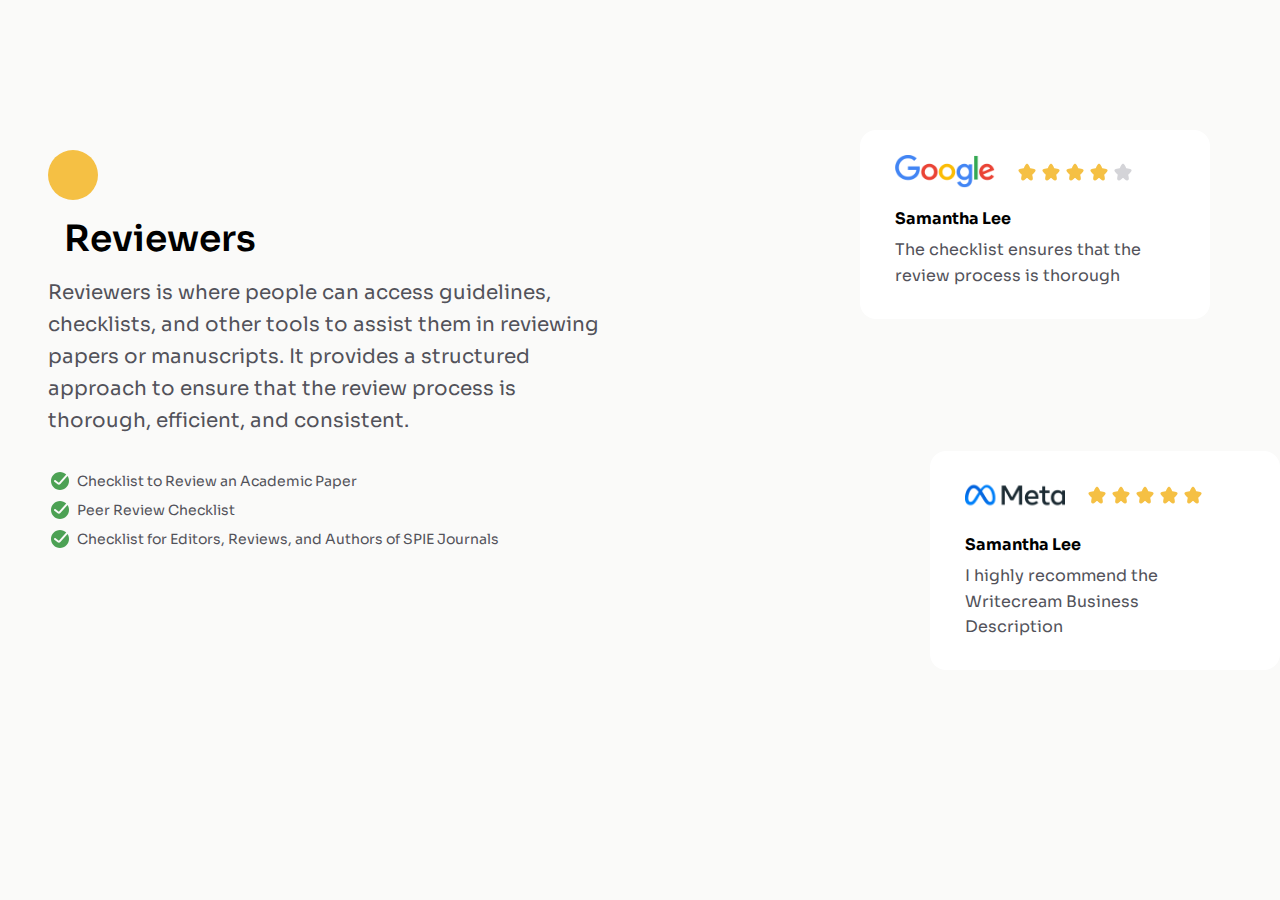
==== Responsive Web Developer/3- Testimonial Page/index.html @ 546439b9 "Testimonial Page" ====
<!DOCTYPE html>
<html lang="en">
<head>
    <meta charset="UTF-8">
    <meta name="viewport" content="width=device-width, initial-scale=1.0">
    <link rel="stylesheet" href="CSS/styles.css">
    <title>Document</title>
</head>
<body>
    <section>
        <article id="text">
            <div id="contenedor-img-estrella">
                
            </div>
            <h1>Reviewers</h1>
            <p>
                Reviewers is where people can access guidelines, checklists, 
                and other tools to assist them in reviewing papers or manuscripts. 
                It provides a structured approach to ensure that the review process is thorough, 
                efficient, and consistent.
            </p>
            <ul>
                <li><img src="img/Done_ring_round_fill.svg" alt=""> Checklist to Review an Academic Paper </li>
                <li><img src="img/Done_ring_round_fill.svg" alt=""> Peer Review Checklist </li>
                <li><img src="img/Done_ring_round_fill.svg" alt=""> Checklist for Editors, Reviews, and Authors of SPIE Journals</li>
            </ul>
        </article>

        <article id="imagenes-derecha">
            <div id="google">
                <div id="imagen-y-estrella">
                    <img src="img/google-testimonial.png" alt="" id="img-google">
                    <img src="img/Star_fill.svg" alt="">
                    <img src="img/Star_fill.svg" alt="">
                    <img src="img/Star_fill.svg" alt="">
                    <img src="img/Star_fill.svg" alt="">
                    <img src="img/Star_fill_gray.svg" alt="">
                </div>
                <h2>Samantha Lee</h2>
                <p>The checklist ensures that the review process is thorough</p>
            </div>
    
            <div id="meta">
                <div id="imagen-y-estrella">
                    <img src="img/meta-testimonial.png" alt="" id="img-google">
                    <img src="img/Star_fill.svg" alt="">
                    <img src="img/Star_fill.svg" alt="">
                    <img src="img/Star_fill.svg" alt="">
                    <img src="img/Star_fill.svg" alt="">
                    <img src="img/Star_fill.svg" alt="">
                    
                </div>
                <h2>Samantha Lee</h2>
                <p>I highly recommend the Writecream Business Description</p>
            </div>
        </article>
    </section>
    
    
</body>
</html>
---- Responsive Web Developer/3- Testimonial Page/CSS/styles.css ----
@import url('https://fonts.googleapis.com/css2?family=Sora:wght@100..800&display=swap');

/* BODY AND ALL */
*{
    margin: 0;
    padding: 0;
    box-sizing: border-box;
    font-family: 'Sora';
}

body{
    margin-top: 150px;
    padding-left: 48px;
    padding-right: 16px;
    background-color: #FAFAF9;
    display: flex;
}

/* CONTENEDOR TEXTO */

#text{
    width: 50%;
    padding-right: 50px;
}

/* IMAGEN ESTRELLA IZQ */

#contenedor-img-estrella{
    width: 50px;
    height: 50px;
    border-radius: 50%;
    background-color: #F5C044;
    text-align: center;
}

/* TITULO */

h1{
    font-size: 36px;
    font-weight: 600;
    margin: 16px;
}

p{
    font-size: 20px;
    font-weight: 400;
    color: #52525a;
    line-height: 1.6;
    margin-bottom: 32px;
}

ul{
    list-style: none;
}
ul li{
    display: flex;
    align-items: center;
    gap: 5px;
    font-size: 14px;
    margin-bottom: 5px;
    color: #52525a;
}


/* DIV DERECHA 1 */

#imagenes-derecha{
    padding-right: 150px;
}

/* GOOGLE */

#google{
    padding-top: 25px;
    padding-bottom: 30px;
    padding-left: 35px;
    padding-right: 55px;
    width: 350px;
    margin-top: 130px;
    margin-right: 70px;
    height: fit-content;
    border-radius: 16px;
    background-color: #FFFFFF;
    position: fixed;
    right: 0;
    top: 0;
}


#imagen-y-estrella{
    display: flex;
    align-items: center;
    margin-bottom: 20px;
}

#google #img-google{
    width: 100px;
    margin-right: 20px;
    
}

#google h2{
    font-size: 16px;
    margin: 0;
    margin-bottom: 8px;
}

#google p{
    font-size: 16px;
    margin: 0;
}

/* META */

#meta{
    padding-top: 25px;
    padding-bottom: 30px;
    padding-left: 35px;
    padding-right: 55px;
    width: 350px;
    margin-bottom: 230px;
    margin-top: 50px;
    height: fit-content;
    border-radius: 16px;
    background-color: #FFFFFF;
    position: fixed;
    bottom: 0;
    right: 0;
    
}


#imagen-y-estrella{
    display: flex;
    align-items: center;
    margin-bottom: 20px;
}

#meta #img-google{
    width: 100px;
    margin-right: 20px;
    
}

#meta h2{
    font-size: 16px;
    margin: 0;
    margin-bottom: 8px;
}

#meta p{
    font-size: 16px;
    margin: 0;
}
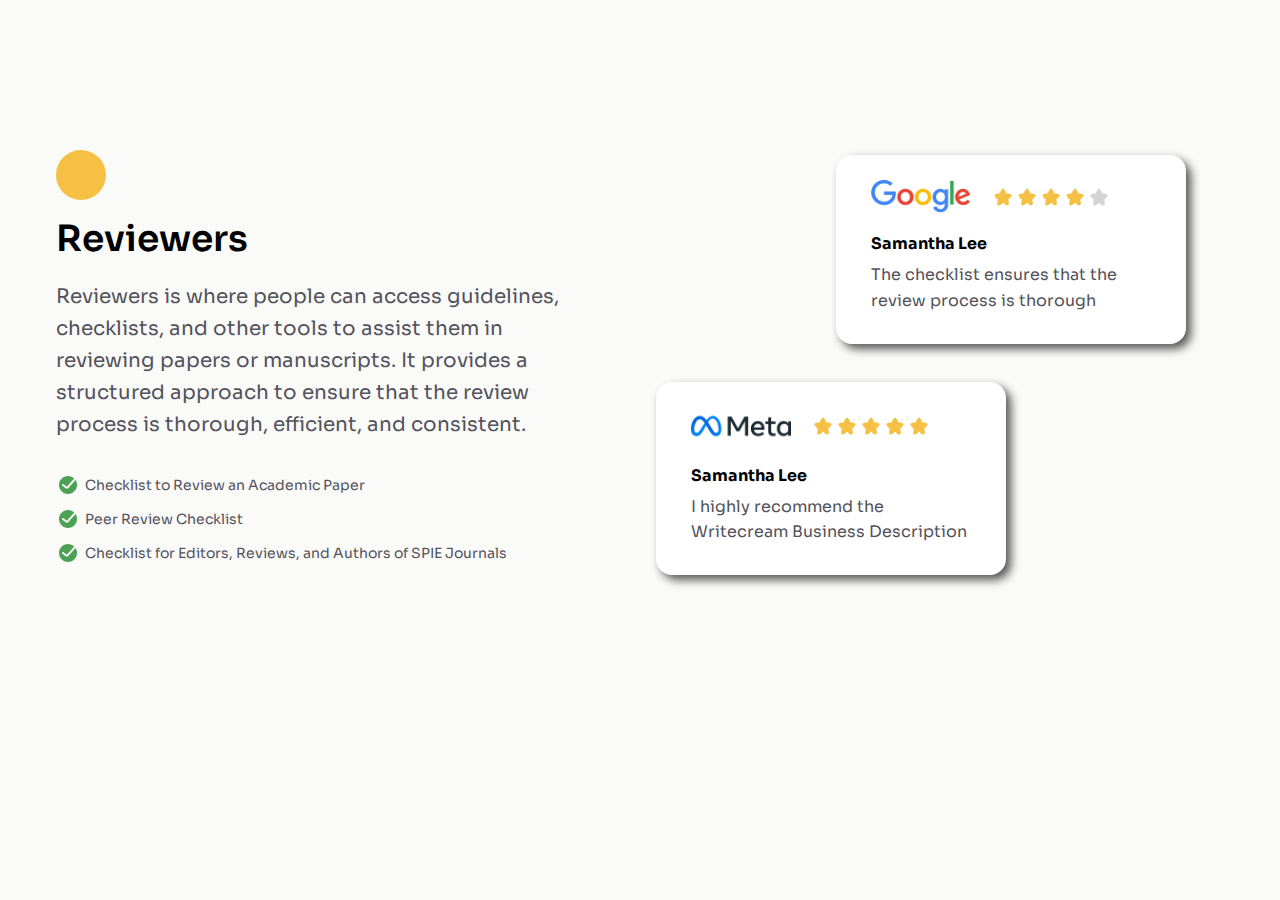
==== commit ca85e18b: "Actualizacion" ====
--- a/Responsive Web Developer/3- Testimonial Page/index.html
+++ b/Responsive Web Developer/3- Testimonial Page/index.html
@@ -4,7 +4,7 @@
     <meta charset="UTF-8">
     <meta name="viewport" content="width=device-width, initial-scale=1.0">
     <link rel="stylesheet" href="CSS/styles.css">
-    <title>Document</title>
+    <title>Testimonial Page</title>
 </head>
 <body>
     <section>
--- a/Responsive Web Developer/3- Testimonial Page/CSS/styles.css
+++ b/Responsive Web Developer/3- Testimonial Page/CSS/styles.css
@@ -14,6 +14,14 @@
     padding-right: 16px;
     background-color: #FAFAF9;
     display: flex;
+}
+
+section{
+    max-width: 1200px; 
+    max-height: 720px;
+    margin: auto;
+    display: flex;
+    position: relative;
 }
 
 /* CONTENEDOR TEXTO */
@@ -38,7 +46,8 @@
 h1{
     font-size: 36px;
     font-weight: 600;
-    margin: 16px;
+    margin-top: 16px;
+    margin-bottom: 20px;
 }
 
 p{
@@ -57,7 +66,7 @@
     align-items: center;
     gap: 5px;
     font-size: 14px;
-    margin-bottom: 5px;
+    margin-bottom: 10px;
     color: #52525a;
 }
 
@@ -76,14 +85,15 @@
     padding-left: 35px;
     padding-right: 55px;
     width: 350px;
-    margin-top: 130px;
+    margin-top: 5px;
     margin-right: 70px;
     height: fit-content;
     border-radius: 16px;
     background-color: #FFFFFF;
-    position: fixed;
+    position: absolute;
     right: 0;
     top: 0;
+    box-shadow: 5px 5px 10px #565656, 0px 0px 0px #8a8a8a;
 }
 
 
@@ -116,16 +126,17 @@
     padding-top: 25px;
     padding-bottom: 30px;
     padding-left: 35px;
-    padding-right: 55px;
+    padding-right: 30px;
     width: 350px;
-    margin-bottom: 230px;
-    margin-top: 50px;
+    margin-bottom: 0px;
+    margin-right: 250px;
     height: fit-content;
     border-radius: 16px;
     background-color: #FFFFFF;
-    position: fixed;
+    position: absolute;
+    right: 0;
     bottom: 0;
-    right: 0;
+    box-shadow: 5px 5px 10px #565656, 0px 0px 0px #8a8a8a;
     
 }
 
